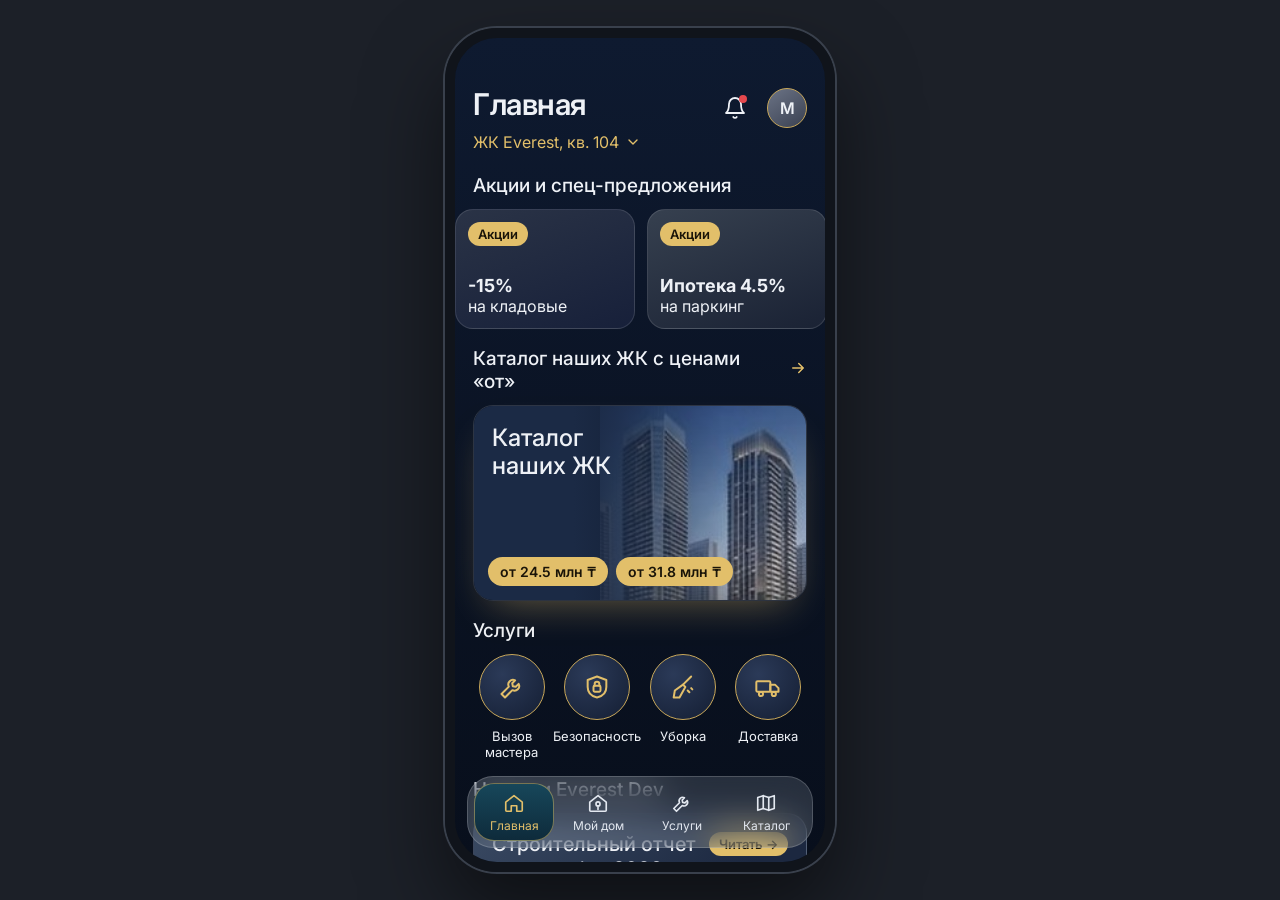
==== index.html @ ba5b7266 "Everest App: кликабельный прототип (PWA) Co-Authored-By: Claude Opus 5.5 <noreply@anthropic.com> Cla" ====
<!doctype html>
<html lang="ru">
<head>
<meta charset="utf-8">
<meta name="viewport" content="width=device-width, initial-scale=1, viewport-fit=cover">
<title>Everest App — прототип</title>
<meta name="theme-color" content="#0E1A30">
<meta name="apple-mobile-web-app-capable" content="yes">
<meta name="apple-mobile-web-app-status-bar-style" content="black-translucent">
<meta name="apple-mobile-web-app-title" content="Everest">
<link rel="manifest" href="manifest.webmanifest">
<link rel="apple-touch-icon" href="img/icon-192.png">
<link rel="icon" href="img/icon-192.png">
<link rel="preconnect" href="https://fonts.googleapis.com">
<link href="https://fonts.googleapis.com/css2?family=Inter:wght@400;500;600;700&display=swap" rel="stylesheet">
<link rel="stylesheet" href="app.css">
</head>
<body>
<div class="device">
  <div class="screen">
    <main id="view" class="scroll"></main>
    <nav class="tabbar" id="tabbar"></nav>
    <div id="sheet"></div>
  </div>
</div>
<script src="app.js"></script>
<script>
if ('serviceWorker' in navigator) navigator.serviceWorker.register('sw.js').catch(function(){});
</script>
</body>
</html>
---- app.css ----
:root{--gold:#E2BF6A;--gold2:#C9A85A;--ink:#EEF1F6;--mut:#AEB7C6;--line:rgba(255,255,255,.14);--card:#131D32}
*{box-sizing:border-box}
html,body{margin:0;height:100%;background:#1c2028;font-family:Inter,system-ui,-apple-system,sans-serif;color:var(--ink);-webkit-tap-highlight-color:transparent}
button,input,select,textarea{font:inherit;color:inherit}
button{cursor:pointer}
a{color:inherit;text-decoration:none}

/* Desktop: phone frame. Mobile: full screen */
.device{min-height:100%;display:flex;align-items:center;justify-content:center;padding:24px}
.screen{position:relative;width:390px;height:844px;border-radius:52px;overflow:hidden;
  background:linear-gradient(180deg,#0E1A30 0%,#0A1222 60%,#080F1C 100%);
  border:10px solid #10141b;box-shadow:0 0 0 2px #39404c,0 40px 80px rgba(0,0,0,.5)}
@media (max-width:500px){
  .device{padding:0;display:block;height:100%}
  .screen{width:100%;height:100%;height:100dvh;border-radius:0;border:0;box-shadow:none}
}
.scroll{position:absolute;inset:0;overflow-y:auto;padding:calc(env(safe-area-inset-top) + 48px) 18px 130px;display:flex;flex-direction:column;gap:18px;scrollbar-width:none}
.scroll>*{flex-shrink:0!important}
.scroll::-webkit-scrollbar,.hs::-webkit-scrollbar{display:none}
.hs{display:flex;gap:12px;overflow-x:auto;margin:0 -18px;padding:0 18px;scrollbar-width:none;scroll-snap-type:x mandatory}
.hs>*{scroll-snap-align:start}

h1{margin:0;font-size:30px;font-weight:600;letter-spacing:-.5px}
h2{margin:0;font-size:19px;font-weight:500}
.row{display:flex;align-items:center;gap:10px}
.between{display:flex;justify-content:space-between;align-items:center;gap:8px}
.col{display:flex;flex-direction:column;gap:12px}
.mut{color:var(--mut)}
.gold{color:var(--gold)}
.avatar{width:40px;height:40px;border-radius:50%;background:linear-gradient(145deg,#6B7385,#3A4152);border:1px solid var(--gold2);display:flex;align-items:center;justify-content:center;font-weight:600;flex:none}
.iconbtn{all:unset;cursor:pointer;width:44px;height:44px;display:flex;align-items:center;justify-content:center;position:relative}
.dot{position:absolute;top:9px;right:10px;width:8px;height:8px;border-radius:50%;background:#E5484D}
.addr{font-size:12px;color:#C9D0DC;line-height:1.3;text-align:right}
.link{all:unset;cursor:pointer;display:flex;align-items:center;gap:6px}
.chip{background:var(--gold);color:#1A1408;font-size:14px;font-weight:600;padding:6px 12px;border-radius:999px;white-space:nowrap}
.chip.sm{font-size:13px;padding:4px 10px}
.pill{all:unset;cursor:pointer;height:40px;padding:0 14px;border-radius:999px;font-size:14px;border:1px solid rgba(255,255,255,.18);background:rgba(255,255,255,.05);display:flex;align-items:center;gap:6px}
.pill.on{border-color:var(--gold2)}
.field{min-width:0;display:flex;align-items:center;gap:8px;padding:0 14px;height:46px;border-radius:12px;background:#141F35;border:1px solid var(--line)}
.field input{all:unset;flex:1;min-width:0;width:100%;font-size:15px}
.btn{all:unset;cursor:pointer;text-align:center;padding:14px;border-radius:14px;background:linear-gradient(90deg,#E2BF6A,#B8913E);color:#1A1408;font-weight:700;font-size:15px}
.btn.outline{background:none;border:1px solid rgba(226,191,106,.5);color:var(--gold);padding:11px;border-radius:12px;font-size:14px}
.btn.send{height:52px;padding:0;line-height:52px;letter-spacing:.5px;background:linear-gradient(90deg,#E2BF6A 0%,#C9A24A 70%,#1E4A5A 100%)}
.box{border-radius:18px;background:var(--card);border:1px solid var(--line);padding:14px}

/* Home */
.promo{flex:0 0 180px;height:120px;border-radius:18px;padding:12px;border:1px solid rgba(255,255,255,.12);display:flex;flex-direction:column;justify-content:space-between;align-items:flex-start}
.promo b{font-size:18px;display:block}
.hero{position:relative;height:196px;border-radius:20px;overflow:hidden;border:1px solid var(--line);display:block;box-shadow:0 18px 40px -18px rgba(226,191,106,.45)}
.hero img{position:absolute;right:0;top:0;width:62%;height:100%;object-fit:cover}
.hero:after{content:"";position:absolute;inset:0;background:linear-gradient(90deg,#1B2A45 30%,rgba(27,42,69,.15) 75%)}
.hero .t{position:absolute;left:18px;top:18px;font-size:24px;line-height:1.15;font-weight:500;z-index:1}
.hero .p{position:absolute;left:14px;bottom:14px;display:flex;gap:8px;z-index:1}
.svc{display:grid;grid-template-columns:repeat(4,minmax(0,1fr));gap:8px}
.svc a{display:flex;flex-direction:column;align-items:center;gap:8px;font-size:13px;text-align:center}
.svc span{width:66px;height:66px;border-radius:50%;background:radial-gradient(circle at 35% 30%,#2B3A58,#141E33);border:1.5px solid var(--gold2);display:flex;align-items:center;justify-content:center;color:var(--gold)}
.news{border-radius:20px;padding:18px;background:linear-gradient(135deg,#3A4A63 0%,#1C2840 70%);border:1px solid var(--line);display:flex;flex-direction:column;gap:12px}
.dropdown{margin-top:-10px;background:#142039;border:1px solid rgba(226,191,106,.35);border-radius:16px;padding:6px;display:flex;flex-direction:column}
.dropdown button{all:unset;cursor:pointer;padding:12px 14px;border-radius:12px;display:flex;justify-content:space-between;font-size:15px}
.dropdown button.on{background:rgba(226,191,106,.12)}

/* My home */
.tiles{display:grid;grid-template-columns:repeat(3,minmax(0,1fr));gap:12px}
.tile{all:unset;box-sizing:border-box;cursor:pointer;height:104px;border-radius:18px;background:linear-gradient(160deg,#25304A,#141D31);border:1.5px solid var(--gold2);display:flex;flex-direction:column;align-items:center;justify-content:center;gap:8px;font-size:14px;line-height:1.2;text-align:center;padding:8px}
.tile.blue{border-color:#4FA3D1}
.tile:active,.card:active{filter:brightness(1.2)}
.tag{padding:8px 14px;border-radius:999px;background:rgba(255,255,255,.1);border:1px solid rgba(255,255,255,.25);font-size:14px}
.sel{all:unset;cursor:pointer;align-self:flex-start;display:flex;gap:10px;align-items:center;padding:10px 14px;border-radius:12px;background:#141F35;border:1px solid var(--line);font-size:15px}
.side{all:unset;cursor:pointer;flex:none;padding-left:12px;border-left:1px solid var(--line);display:flex;flex-direction:column;align-items:center;justify-content:center;gap:2px;font-size:14px;min-height:44px}

/* Services */
.grid3{display:grid;grid-template-columns:repeat(3,minmax(0,1fr));gap:10px}
.card{all:unset;box-sizing:border-box;cursor:pointer;border-radius:14px;background:linear-gradient(160deg,#27324B,#151E33);border:1px solid var(--line);display:flex;flex-direction:column;align-items:center;justify-content:center;gap:6px;text-align:center;padding:6px;font-size:13px;line-height:1.2}
.card.on{border-color:var(--gold);box-shadow:0 0 18px rgba(226,191,106,.35)}
.card .ic{color:var(--gold)}
.hist{display:flex;align-items:center;gap:10px;padding:9px 0;border-top:1px solid rgba(255,255,255,.07)}
.hist button{all:unset;cursor:pointer;padding:6px 10px;border-radius:8px;border:1px solid var(--gold2);color:var(--gold);font-size:12px;white-space:nowrap}
.locbar{all:unset;cursor:pointer;display:flex;align-items:center;gap:10px;height:48px;padding:0 14px;border-radius:12px;background:linear-gradient(90deg,#3A3420,#1E2132);border:1px solid var(--gold2);font-size:16px;font-weight:500}
label.f{display:flex;flex-direction:column;gap:8px;font-size:16px;font-weight:600}
select,textarea{padding:12px;border-radius:12px;background:#141F35;border:1px solid rgba(255,255,255,.16);font-size:15px;font-weight:400;outline:none}
select{height:46px;padding:0 12px}
textarea{resize:none;font-size:14px}

/* Catalog */
.jk{border-radius:20px;padding:8px;background:rgba(30,42,64,.75);border:1px solid var(--line);display:flex;flex-direction:column;gap:10px}
.jk img{width:100%;height:190px;object-fit:cover;border-radius:14px;display:block}
.jk .meta{margin:0 8px;padding:10px 0 4px;border-top:1px solid var(--line);display:flex;justify-content:space-between;font-size:13px;color:#C9D0DC}
.heart{all:unset;cursor:pointer;width:44px;height:36px;display:flex;align-items:center;justify-content:flex-end;color:rgba(255,255,255,.25)}
.heart.on{color:var(--gold)}

/* Tab bar */
.tabbar{position:absolute;left:12px;right:12px;bottom:calc(env(safe-area-inset-bottom) + 14px);height:72px;border-radius:26px;background:rgba(200,208,222,.16);backdrop-filter:blur(18px);-webkit-backdrop-filter:blur(18px);border:1px solid rgba(255,255,255,.18);display:grid;grid-template-columns:repeat(4,minmax(0,1fr));padding:6px;gap:4px;z-index:3}
.tabbar a{display:flex;flex-direction:column;align-items:center;justify-content:center;gap:4px;border-radius:20px;color:#E3E8F0;font-size:12px}
.tabbar a.on{background:linear-gradient(180deg,#17475A,#0E2B3B);border:1px solid rgba(226,191,106,.5);color:var(--gold)}

/* Sheet */
.overlay{position:absolute;inset:0;background:rgba(3,7,14,.6);display:flex;flex-direction:column;justify-content:flex-end;z-index:5;animation:fade .2s}
.overlay .bg{flex:1}
.panel{background:#121C31;border-top:1px solid rgba(226,191,106,.4);border-radius:26px 26px 0 0;padding:14px 20px calc(env(safe-area-inset-bottom) + 30px);display:flex;flex-direction:column;gap:14px;animation:up .25s ease-out}
.grab{align-self:center;width:40px;height:4px;border-radius:4px;background:rgba(255,255,255,.3)}
.srow{display:flex;justify-content:space-between;padding:12px 14px;border-radius:12px;background:#19253F;font-size:15px}
.done{margin-top:40px;display:flex;flex-direction:column;align-items:center;gap:14px;text-align:center;padding:24px;border-radius:20px;background:#121B2F;border:1px solid rgba(226,191,106,.4)}
.toast{position:absolute;left:50%;top:60px;transform:translateX(-50%);background:#E2BF6A;color:#1A1408;font-weight:600;padding:10px 16px;border-radius:12px;z-index:9;font-size:14px;animation:fade .2s}
@keyframes up{from{transform:translateY(100%)}to{transform:none}}
@keyframes fade{from{opacity:0}to{opacity:1}}
.sr{position:absolute;width:1px;height:1px;overflow:hidden;clip:rect(0 0 0 0)}

.gold{color:var(--gold)}
.mut{color:var(--mut)}
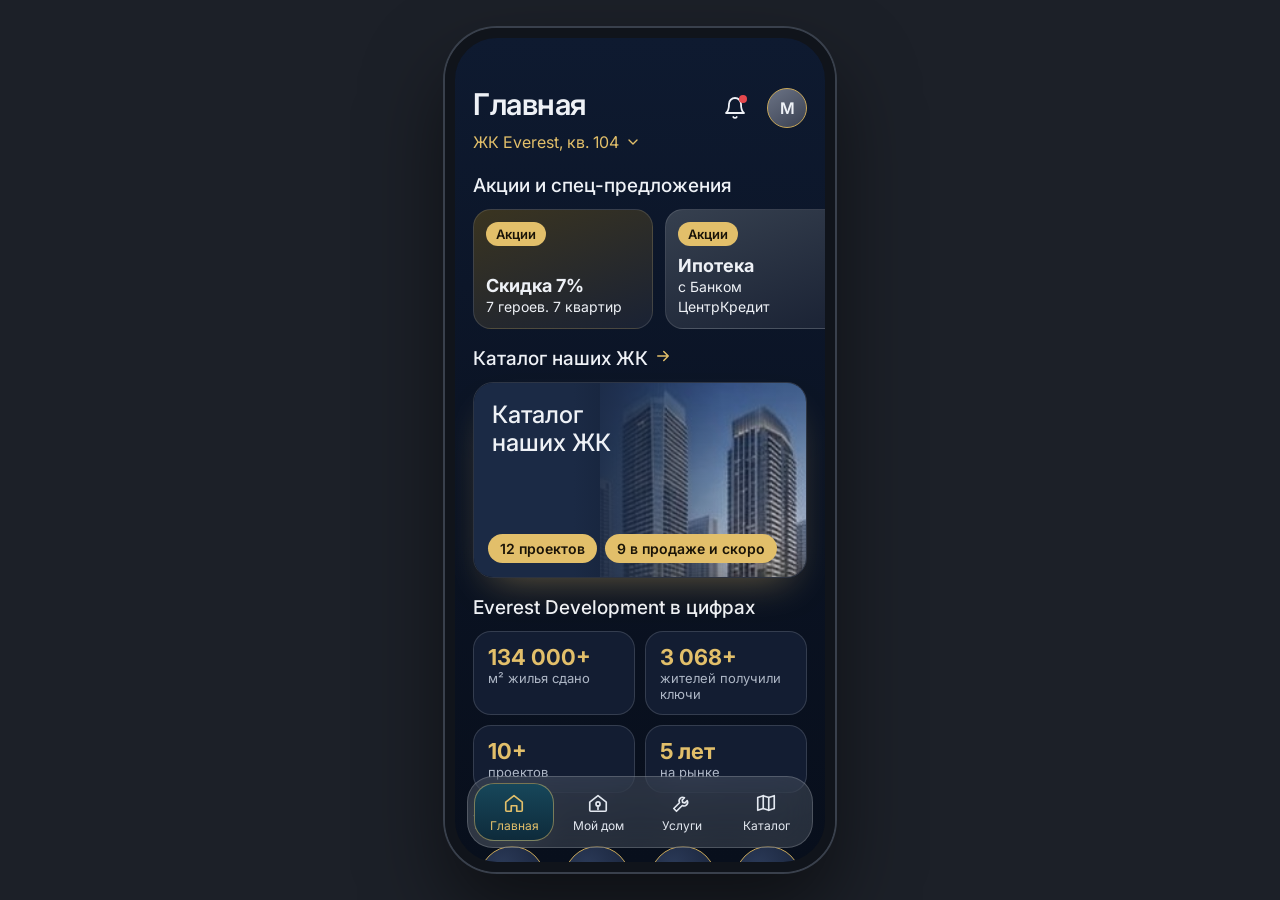
==== commit 5130daf1: "Превью ссылки: Open Graph теги и картинка 1200x630 Co-Authored-By: Claude Opus 5.5 <noreply@anthropi" ====
--- a/index.html
+++ b/index.html
@@ -4,6 +4,23 @@
 <meta charset="utf-8">
 <meta name="viewport" content="width=device-width, initial-scale=1, viewport-fit=cover">
 <title>Everest App — прототип</title>
+<meta name="description" content="Приложение для жителей и покупателей Everest Development: мой дом, заявки мастеру, каталог 12 проектов в Алматы.">
+<meta property="og:type" content="website">
+<meta property="og:site_name" content="Everest App">
+<meta property="og:title" content="Everest App — прототип приложения">
+<meta property="og:description" content="Для жителей и покупателей Everest Development: оплата и счётчики, заявки мастеру, каталог 12 проектов в Алматы.">
+<meta property="og:url" content="https://erzhands.github.io/everest-prototype/">
+<meta property="og:image" content="https://erzhands.github.io/everest-prototype/img/og.jpg">
+<meta property="og:image:secure_url" content="https://erzhands.github.io/everest-prototype/img/og.jpg">
+<meta property="og:image:type" content="image/jpeg">
+<meta property="og:image:width" content="1200">
+<meta property="og:image:height" content="630">
+<meta property="og:image:alt" content="Everest App — главный экран приложения">
+<meta property="og:locale" content="ru_RU">
+<meta name="twitter:card" content="summary_large_image">
+<meta name="twitter:title" content="Everest App — прототип приложения">
+<meta name="twitter:description" content="Для жителей и покупателей Everest Development.">
+<meta name="twitter:image" content="https://erzhands.github.io/everest-prototype/img/og.jpg">
 <meta name="theme-color" content="#0E1A30">
 <meta name="apple-mobile-web-app-capable" content="yes">
 <meta name="apple-mobile-web-app-status-bar-style" content="black-translucent">
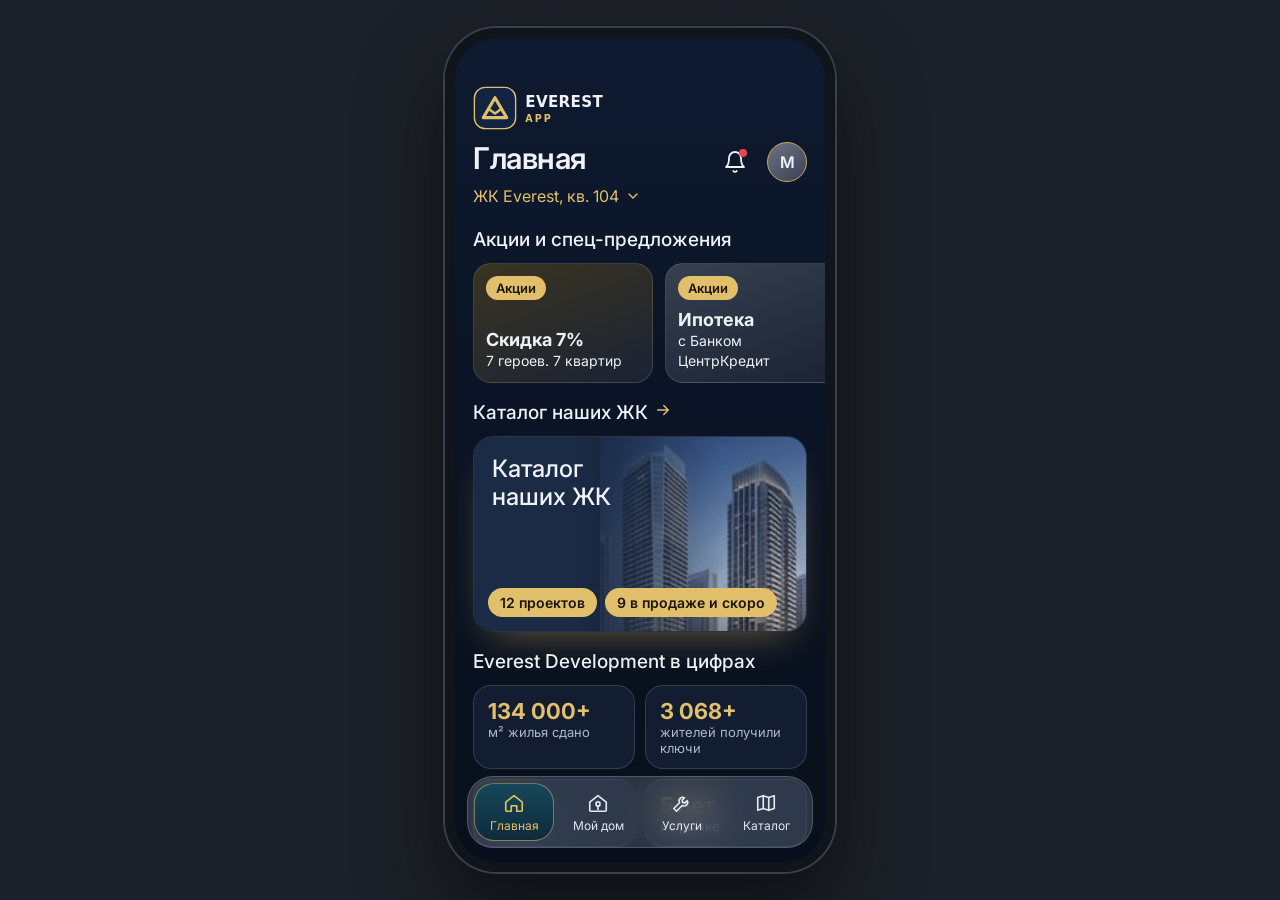
==== commit d4ba52b6: "Админ-панель /admin/ и общий слой данных с приложением - data.js: заявки, акции/новости, уведомления" ====
--- a/index.html
+++ b/index.html
@@ -40,6 +40,7 @@
     <div id="sheet"></div>
   </div>
 </div>
+<script src="data.js"></script>
 <script src="app.js"></script>
 <script>
 if ('serviceWorker' in navigator) navigator.serviceWorker.register('sw.js').catch(function(){});
--- a/app.css
+++ b/app.css
@@ -107,3 +107,18 @@
 
 .gold{color:var(--gold)}
 .mut{color:var(--mut)}
+
+/* Logo */
+.logobtn{all:unset;cursor:pointer;align-self:flex-start;display:flex;align-items:center;min-height:36px;border-radius:8px}
+.logo{height:44px;max-width:200px;object-fit:contain;display:block}
+.white{filter:brightness(0) invert(1)}
+.logoopt{all:unset;box-sizing:border-box;cursor:pointer;display:flex;align-items:center;gap:12px;padding:10px 12px;border-radius:14px;background:#19253F;border:1px solid var(--line);flex:none}
+.logoopt.on{border-color:var(--gold)}
+.lprev{width:96px;height:48px;flex:none;border-radius:10px;background:#0E1A30;display:flex;align-items:center;justify-content:center;padding:6px;box-sizing:border-box}
+.lp{max-width:100%;max-height:100%;object-fit:contain}
+.switch{width:46px;height:28px;border-radius:14px;background:rgba(255,255,255,.18);position:relative;flex:none;transition:background .2s}
+.switch i{position:absolute;top:3px;left:3px;width:22px;height:22px;border-radius:50%;background:#fff;transition:left .2s}
+.switch.on{background:var(--gold)}.switch.on i{left:21px}
+.splash{position:absolute;inset:0;z-index:20;display:flex;align-items:center;justify-content:center;background:linear-gradient(180deg,#0E1A30,#080F1C);transition:opacity .5s}
+.splash.out{opacity:0}
+.splashlogo{width:62%;max-height:120px;object-fit:contain}
